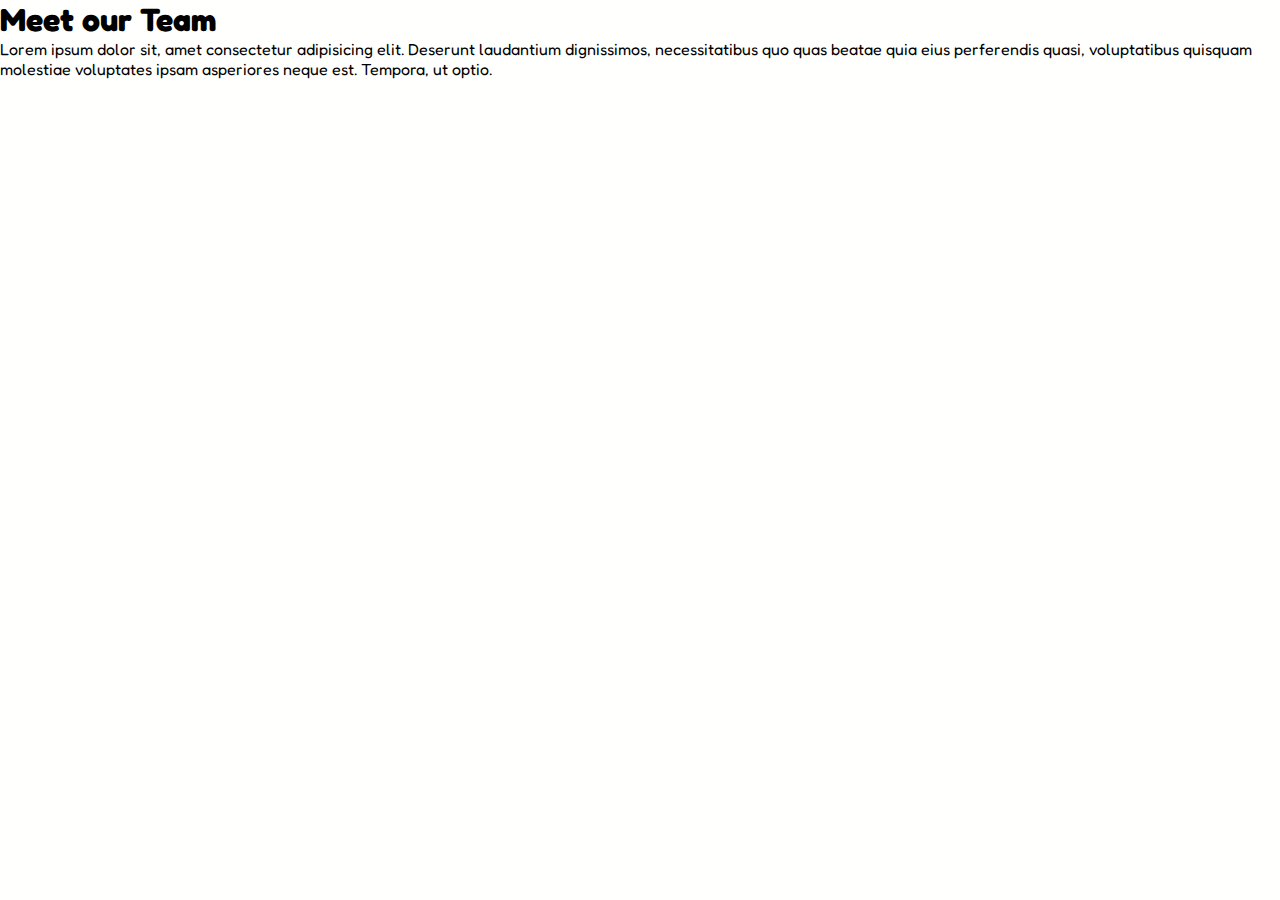
==== index.html @ 88d72cbd "creata macrostruttura base" ====
<!DOCTYPE html>
<html lang="en">
<head>
    <meta charset="UTF-8">
    <meta http-equiv="X-UA-Compatible" content="IE=edge">
    <meta name="viewport" content="width=device-width, initial-scale=1.0">

    <link rel="preconnect" href="https://fonts.googleapis.com">
    <link rel="preconnect" href="https://fonts.gstatic.com" crossorigin>
    <link href="https://fonts.googleapis.com/css2?family=Fredoka:wght@300;400;500;600&display=swap" rel="stylesheet">

    <link rel="stylesheet" href="css/style.css">
    <title>Document</title>
</head>

<body>

    <!-- qui inizia la pagina -->
    <header>
        <h1>Meet our Team</h1>
        <p>Lorem ipsum dolor sit, amet consectetur adipisicing elit. Deserunt laudantium dignissimos, necessitatibus quo quas beatae quia eius perferendis quasi, voluptatibus quisquam molestiae voluptates ipsam asperiores neque est. Tempora, ut optio.</p>
    </header>

    <main>
        <div class="columns">

        </div>
    </main>
</body>

</html>
---- css/style.css ----
*{
    margin: 0;
    padding: 0;
    box-sizing: border-box;
    font-family: fredoka, sans-serif;
}

body{
    background-color: #fffffe;
}
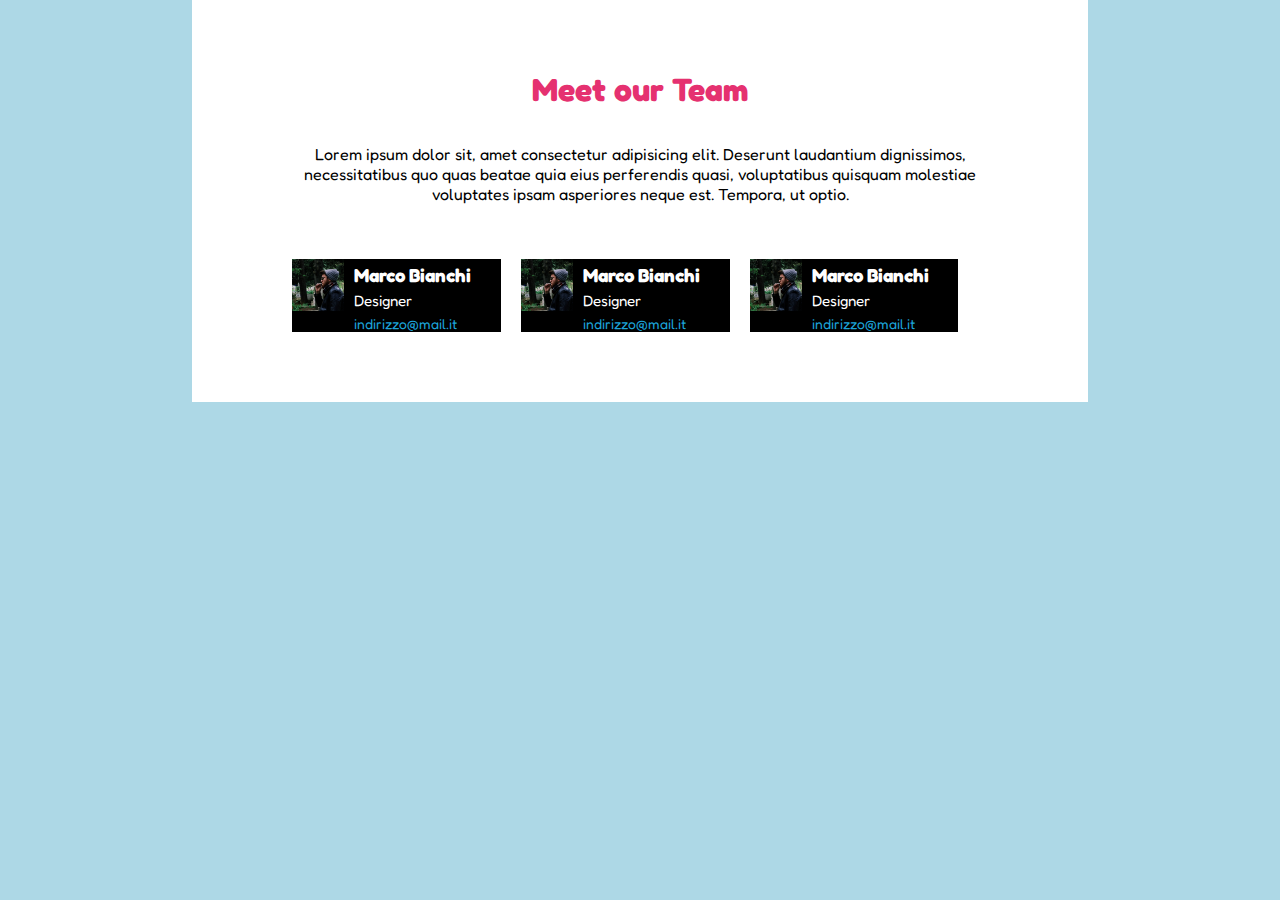
==== commit 70c5697d: "create colonne" ====
--- a/index.html
+++ b/index.html
@@ -15,17 +15,58 @@
 
 <body>
 
-    <!-- qui inizia la pagina -->
-    <header>
-        <h1>Meet our Team</h1>
-        <p>Lorem ipsum dolor sit, amet consectetur adipisicing elit. Deserunt laudantium dignissimos, necessitatibus quo quas beatae quia eius perferendis quasi, voluptatibus quisquam molestiae voluptates ipsam asperiores neque est. Tempora, ut optio.</p>
-    </header>
+        <!-- qui inizia la pagina -->
+    <div class="container">
+    
+        <!-- titolo -->
+        <header>
+            <h1>Meet our Team</h1>
+            <p class="subtitle">Lorem ipsum dolor sit, amet consectetur adipisicing elit. Deserunt laudantium dignissimos, necessitatibus quo quas beatae quia eius perferendis quasi, voluptatibus quisquam molestiae voluptates ipsam asperiores neque est. Tempora, ut optio.</p>
+        </header>
+    
+        <main>
+            <section class="clearfix">
 
-    <main>
-        <div class="columns">
+                <div class="col">
+                    <img src="img/male1.png" alt="Marco Bianchi Portrait">
+                    
+                    <div class="card">
+                        <!-- <img src="img/male1.png" alt="Marco Bianchi Portrait"> -->
+                        <h3>Marco Bianchi</h3>
+                        <span class="info job">Designer</span>
+                        <span class="info mail">indirizzo@mail.it</span>
+                    </div>
 
-        </div>
-    </main>
+                </div>
+
+                <div class="col">
+                    <img src="img/male1.png" alt="Marco Bianchi Portrait">
+                    
+                    <div class="card">
+                        <!-- <img src="img/male1.png" alt="Marco Bianchi Portrait"> -->
+                        <h3>Marco Bianchi</h3>
+                        <span class="info job">Designer</span>
+                        <span class="info mail">indirizzo@mail.it</span>
+                    </div>
+
+                </div>
+
+                <div class="col">
+                    <img src="img/male1.png" alt="Marco Bianchi Portrait">
+                    
+                    <div class="card">
+                        <!-- <img src="img/male1.png" alt="Marco Bianchi Portrait"> -->
+                        <h3>Marco Bianchi</h3>
+                        <span class="info job">Designer</span>
+                        <span class="info mail">indirizzo@mail.it</span>
+                    </div>
+
+                </div>
+
+    
+            </section>
+        </main>
+    </div>
 </body>
 
 </html>--- a/css/style.css
+++ b/css/style.css
@@ -1,3 +1,4 @@
+/* RESET PAGINA */
 *{
     margin: 0;
     padding: 0;
@@ -5,6 +6,69 @@
     font-family: fredoka, sans-serif;
 }
 
+/* COMMON */
 body{
-    background-color: #fffffe;
+    background-color: lightblue;
+}
+
+.container{
+    width: 70%;
+    background-color: white;
+    margin:auto;
+    padding: 70px 100px;
+}
+
+.col{
+    width: calc(90%/3);
+    background-color: black;
+    float: left;
+    margin-right: 20px;
+    margin-top: 20px;
+}
+
+img{
+    width: 25%;
+    float: left;
+}
+
+.card{
+    color: white;
+    float: left;
+    padding: 0px 10px;
+}
+
+.info{
+    display: block;
+    text-align: left;
+    margin-top: 5px;
+}
+
+.clearfix::after{
+    content: "";
+    display: table;
+    clear: both;
+
+}
+/* PAGINA */
+h1{
+    text-align: center;
+    color: #e53170;
+}
+
+.subtitle{
+    text-align: center;
+    margin: 35px 0;
+}
+
+h3{
+    margin-top: 5px;
+}
+
+.job{
+    font-size: 15px;
+}
+
+.mail{
+    font-size: 14px;
+    color: #1ca3d8;
 }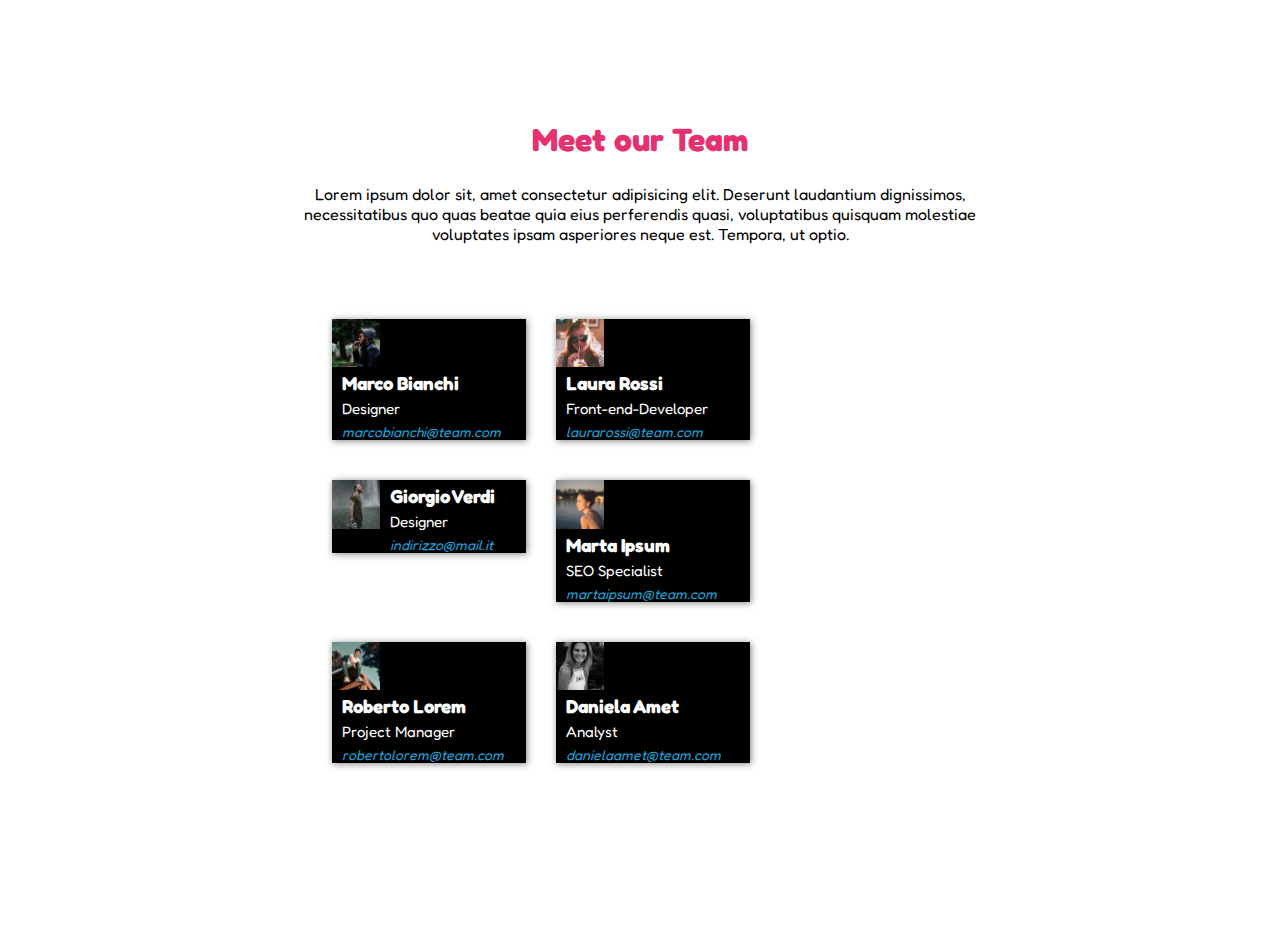
==== commit 17098ef4: "completato esercizio" ====
--- a/index.html
+++ b/index.html
@@ -25,14 +25,38 @@
         </header>
     
         <main>
-            <section class="clearfix">
 
+            <section class="colum clearfix">
+
+        <!-- parte team -->
                 <div class="col">
                     <img src="img/male1.png" alt="Marco Bianchi Portrait">
                     
                     <div class="card">
-                        <!-- <img src="img/male1.png" alt="Marco Bianchi Portrait"> -->
                         <h3>Marco Bianchi</h3>
+                        <span class="info job">Designer</span>
+                        <span class="info mail">marcobianchi@team.com</span>
+                    </div>
+
+                </div>
+
+                <div class="col">
+                    <img src="img/female1.png" alt="Laura Rossi Portrait">
+                    
+                    <div class="card">
+
+                        <h3>Laura Rossi</h3>
+                        <span class="info job">Front-end-Developer</span>
+                        <span class="info mail">laurarossi@team.com</span>
+                    </div>
+
+                </div>
+
+                <div class="col">
+                    <img src="img/male2.png" alt="Giorgio Verdi Portrait">
+                    
+                    <div class="card">
+                        <h3>Giorgio Verdi</h3>
                         <span class="info job">Designer</span>
                         <span class="info mail">indirizzo@mail.it</span>
                     </div>
@@ -40,25 +64,34 @@
                 </div>
 
                 <div class="col">
-                    <img src="img/male1.png" alt="Marco Bianchi Portrait">
+                    <img src="img/female2.png" alt="Marta Ipsum Portrait">
                     
                     <div class="card">
-                        <!-- <img src="img/male1.png" alt="Marco Bianchi Portrait"> -->
-                        <h3>Marco Bianchi</h3>
-                        <span class="info job">Designer</span>
-                        <span class="info mail">indirizzo@mail.it</span>
+                        <h3>Marta Ipsum</h3>
+                        <span class="info job">SEO Specialist</span>
+                        <span class="info mail">martaipsum@team.com</span>
                     </div>
 
                 </div>
 
                 <div class="col">
-                    <img src="img/male1.png" alt="Marco Bianchi Portrait">
+                    <img src="img/male3.png" alt="Roberto Lorem Portrait">
                     
                     <div class="card">
-                        <!-- <img src="img/male1.png" alt="Marco Bianchi Portrait"> -->
-                        <h3>Marco Bianchi</h3>
-                        <span class="info job">Designer</span>
-                        <span class="info mail">indirizzo@mail.it</span>
+                        <h3>Roberto Lorem</h3>
+                        <span class="info job">Project Manager</span>
+                        <span class="info mail">robertolorem@team.com</span>
+                    </div>
+
+                </div>
+
+                <div class="col">
+                    <img src="img/female3.png" alt="Daniela Amet Portrait">
+                    
+                    <div class="card">
+                        <h3>Daniela Amet</h3>
+                        <span class="info job">Analyst</span>
+                        <span class="info mail">danielaamet@team.com</span>
                     </div>
 
                 </div>
--- a/css/style.css
+++ b/css/style.css
@@ -8,22 +8,25 @@
 
 /* COMMON */
 body{
-    background-color: lightblue;
+    background-color: white;
 }
 
 .container{
     width: 70%;
-    background-color: white;
     margin:auto;
-    padding: 70px 100px;
+    padding: 120px 100px;
 }
 
 .col{
     width: calc(90%/3);
     background-color: black;
     float: left;
-    margin-right: 20px;
-    margin-top: 20px;
+    margin: 20px 15px;
+    box-shadow: 1px 1px 7px rgba(100, 100, 100, 0.8);
+}
+
+.colum{
+    padding: 25px 25px;
 }
 
 img{
@@ -57,7 +60,8 @@
 
 .subtitle{
     text-align: center;
-    margin: 35px 0;
+    margin-top: 25px;
+    margin-bottom: 30px;
 }
 
 h3{
@@ -71,4 +75,5 @@
 .mail{
     font-size: 14px;
     color: #1ca3d8;
+    font-style: italic;
 }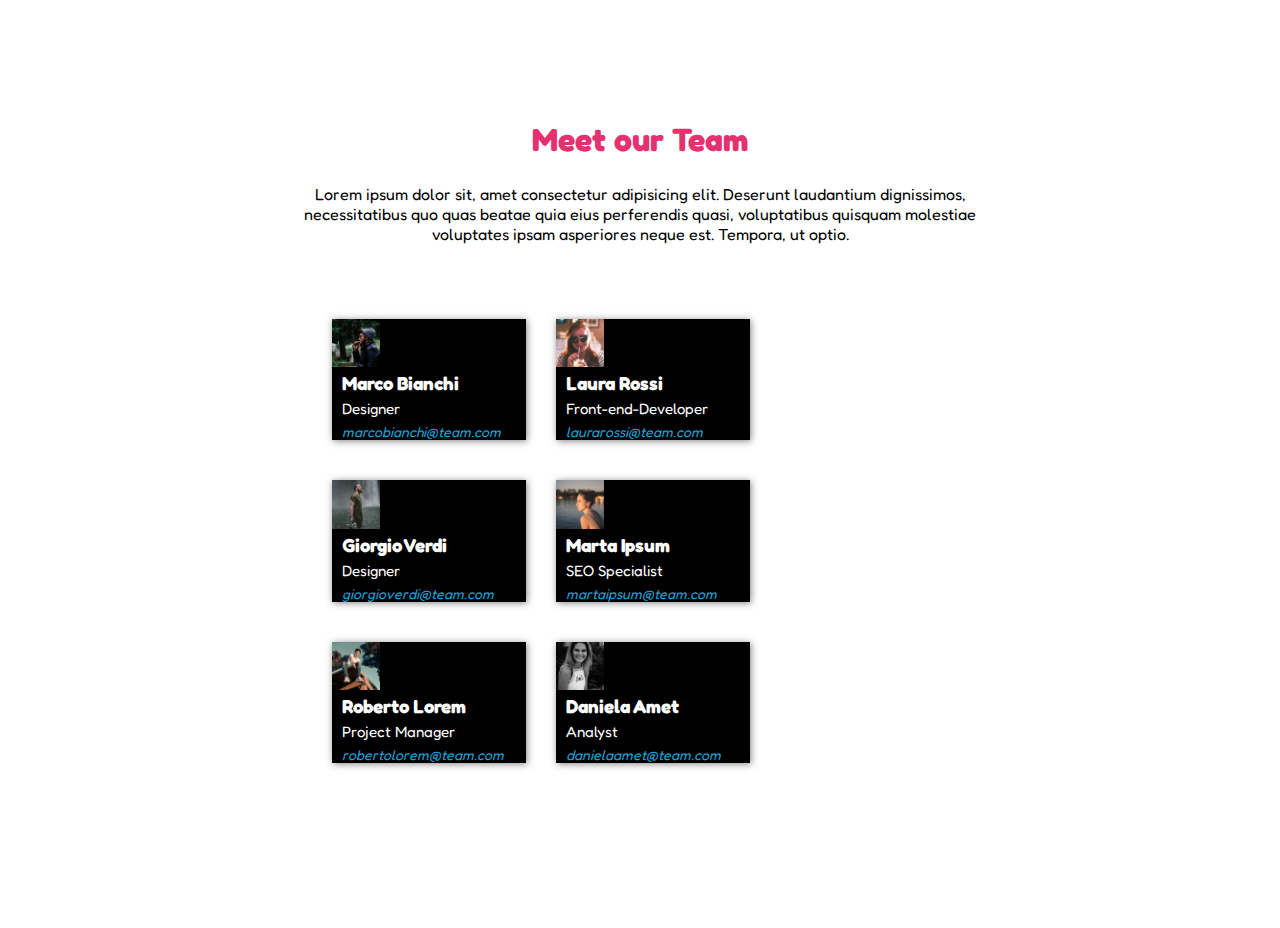
==== commit 8f98e5cf: "corretto un errore ortografico" ====
--- a/index.html
+++ b/index.html
@@ -58,7 +58,7 @@
                     <div class="card">
                         <h3>Giorgio Verdi</h3>
                         <span class="info job">Designer</span>
-                        <span class="info mail">indirizzo@mail.it</span>
+                        <span class="info mail">giorgioverdi@team.com</span>
                     </div>
 
                 </div>
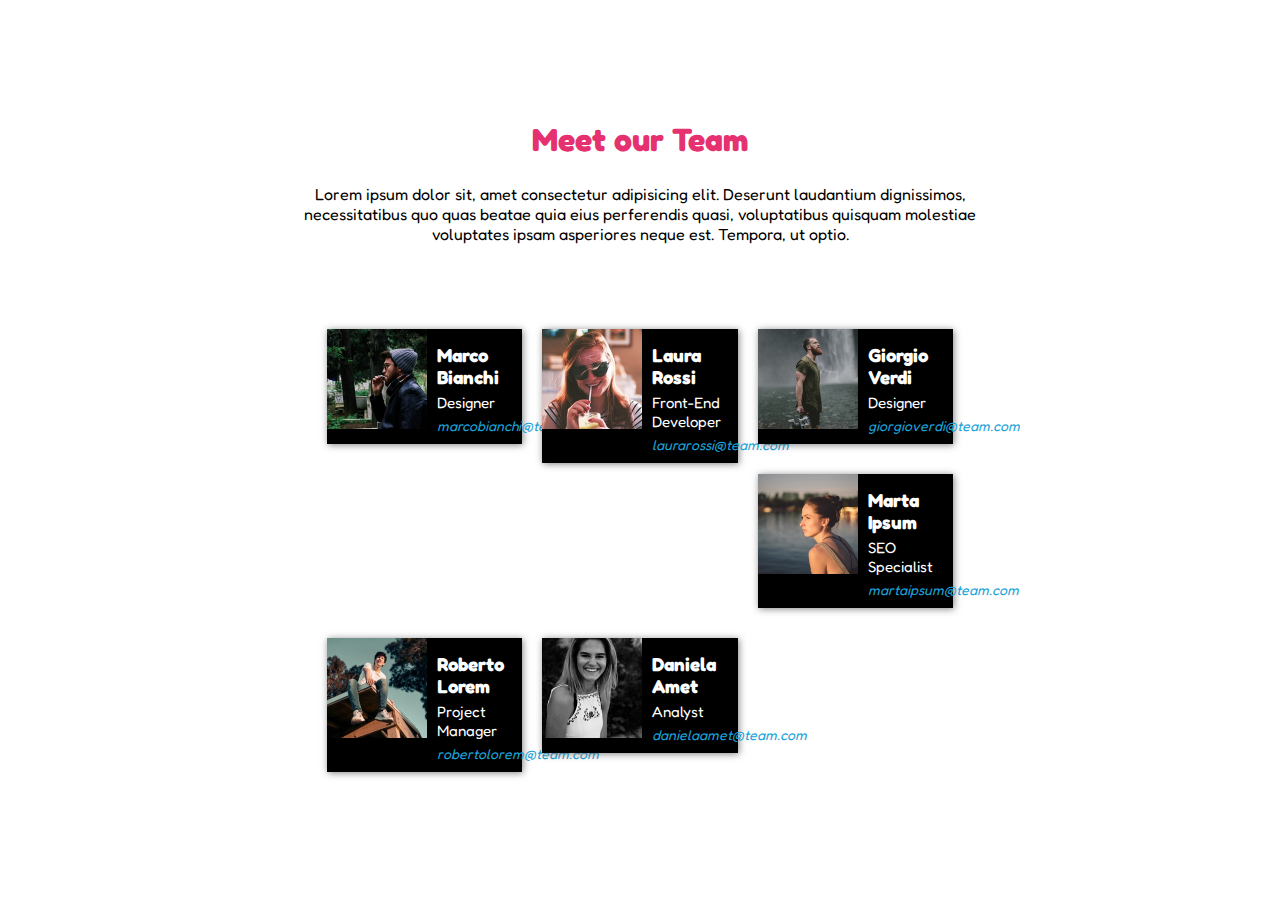
==== commit b271c749: "corretto css" ====
--- a/index.html
+++ b/index.html
@@ -10,7 +10,7 @@
     <link href="https://fonts.googleapis.com/css2?family=Fredoka:wght@300;400;500;600&display=swap" rel="stylesheet">
 
     <link rel="stylesheet" href="css/style.css">
-    <title>Document</title>
+    <title>Meet our Team</title>
 </head>
 
 <body>
@@ -30,68 +30,97 @@
 
         <!-- parte team -->
                 <div class="col">
-                    <img src="img/male1.png" alt="Marco Bianchi Portrait">
                     
-                    <div class="card">
-                        <h3>Marco Bianchi</h3>
-                        <span class="info job">Designer</span>
-                        <span class="info mail">marcobianchi@team.com</span>
+                    <div class="card clearfix">
+                        <img src="img/male1.png" alt="Marco Bianchi Portrait">
+
+                        <div class="card-content">
+
+                            <h3>Marco Bianchi</h3>
+                            <span class="info job">Designer</span>
+                            <span class="info mail">marcobianchi@team.com</span>
+                        </div>
+
                     </div>
 
                 </div>
 
                 <div class="col">
-                    <img src="img/female1.png" alt="Laura Rossi Portrait">
                     
-                    <div class="card">
+                    <div class="card clearfix">
+                        <img src="img/female1.png" alt="Laura Rossi Portrait">
+                        
+                        <div class="card-content">
 
-                        <h3>Laura Rossi</h3>
-                        <span class="info job">Front-end-Developer</span>
-                        <span class="info mail">laurarossi@team.com</span>
+                            <h3>Laura Rossi</h3>
+                            <span class="info job">Front-End Developer</span>
+                            <span class="info mail">laurarossi@team.com</span>
+                        </div>
+
                     </div>
 
                 </div>
 
                 <div class="col">
-                    <img src="img/male2.png" alt="Giorgio Verdi Portrait">
                     
-                    <div class="card">
-                        <h3>Giorgio Verdi</h3>
-                        <span class="info job">Designer</span>
-                        <span class="info mail">giorgioverdi@team.com</span>
+                    <div class="card clearfix">
+                        <img src="img/male2.png" alt="Giorgio Verdi Portrait">
+                        
+                        <div class="card-content">
+
+                            <h3>Giorgio Verdi</h3>
+                            <span class="info job">Designer</span>
+                            <span class="info mail">giorgioverdi@team.com</span>
+                        </div>
+
                     </div>
 
                 </div>
 
                 <div class="col">
-                    <img src="img/female2.png" alt="Marta Ipsum Portrait">
                     
-                    <div class="card">
-                        <h3>Marta Ipsum</h3>
-                        <span class="info job">SEO Specialist</span>
-                        <span class="info mail">martaipsum@team.com</span>
+                    <div class="card clearfix">
+                        <img src="img/female2.png" alt="Marta Ipsum Portrait">
+                        
+                        <div class="card-content">
+
+                            <h3>Marta Ipsum</h3>
+                            <span class="info job">SEO Specialist</span>
+                            <span class="info mail">martaipsum@team.com</span>
+                        </div>
+
                     </div>
 
                 </div>
 
                 <div class="col">
-                    <img src="img/male3.png" alt="Roberto Lorem Portrait">
                     
-                    <div class="card">
-                        <h3>Roberto Lorem</h3>
-                        <span class="info job">Project Manager</span>
-                        <span class="info mail">robertolorem@team.com</span>
+                    <div class="card clearfix">
+                        <img src="img/male3.png" alt="Roberto Lorem Portrait">
+                        
+                        <div class="card-content">
+
+                            <h3>Roberto Lorem</h3>
+                            <span class="info job">Project Manager</span>
+                            <span class="info mail">robertolorem@team.com</span>
+                        </div>
+
                     </div>
 
                 </div>
 
                 <div class="col">
-                    <img src="img/female3.png" alt="Daniela Amet Portrait">
                     
-                    <div class="card">
-                        <h3>Daniela Amet</h3>
-                        <span class="info job">Analyst</span>
-                        <span class="info mail">danielaamet@team.com</span>
+                    <div class="card clearfix">
+                        <img src="img/female3.png" alt="Daniela Amet Portrait">
+                        
+                        <div class="card-content">
+
+                            <h3>Daniela Amet</h3>
+                            <span class="info job">Analyst</span>
+                            <span class="info mail">danielaamet@team.com</span>
+                        </div>
+
                     </div>
 
                 </div>
--- a/css/style.css
+++ b/css/style.css
@@ -18,11 +18,9 @@
 }
 
 .col{
-    width: calc(90%/3);
-    background-color: black;
+    width: calc(100%/3);
     float: left;
-    margin: 20px 15px;
-    box-shadow: 1px 1px 7px rgba(100, 100, 100, 0.8);
+    padding: 0 10px;
 }
 
 .colum{
@@ -30,14 +28,21 @@
 }
 
 img{
-    width: 25%;
+    width: 100px;
     float: left;
 }
 
 .card{
+    background-color: black;
     color: white;
-    float: left;
-    padding: 0px 10px;
+    margin-top: 30px;
+    box-shadow: 1px 1px 7px rgba(100, 100, 100, 0.8);
+}
+
+.card-content {
+    float: right;
+    width: calc(100% - 100px);
+    padding: 10px;
 }
 
 .info{
